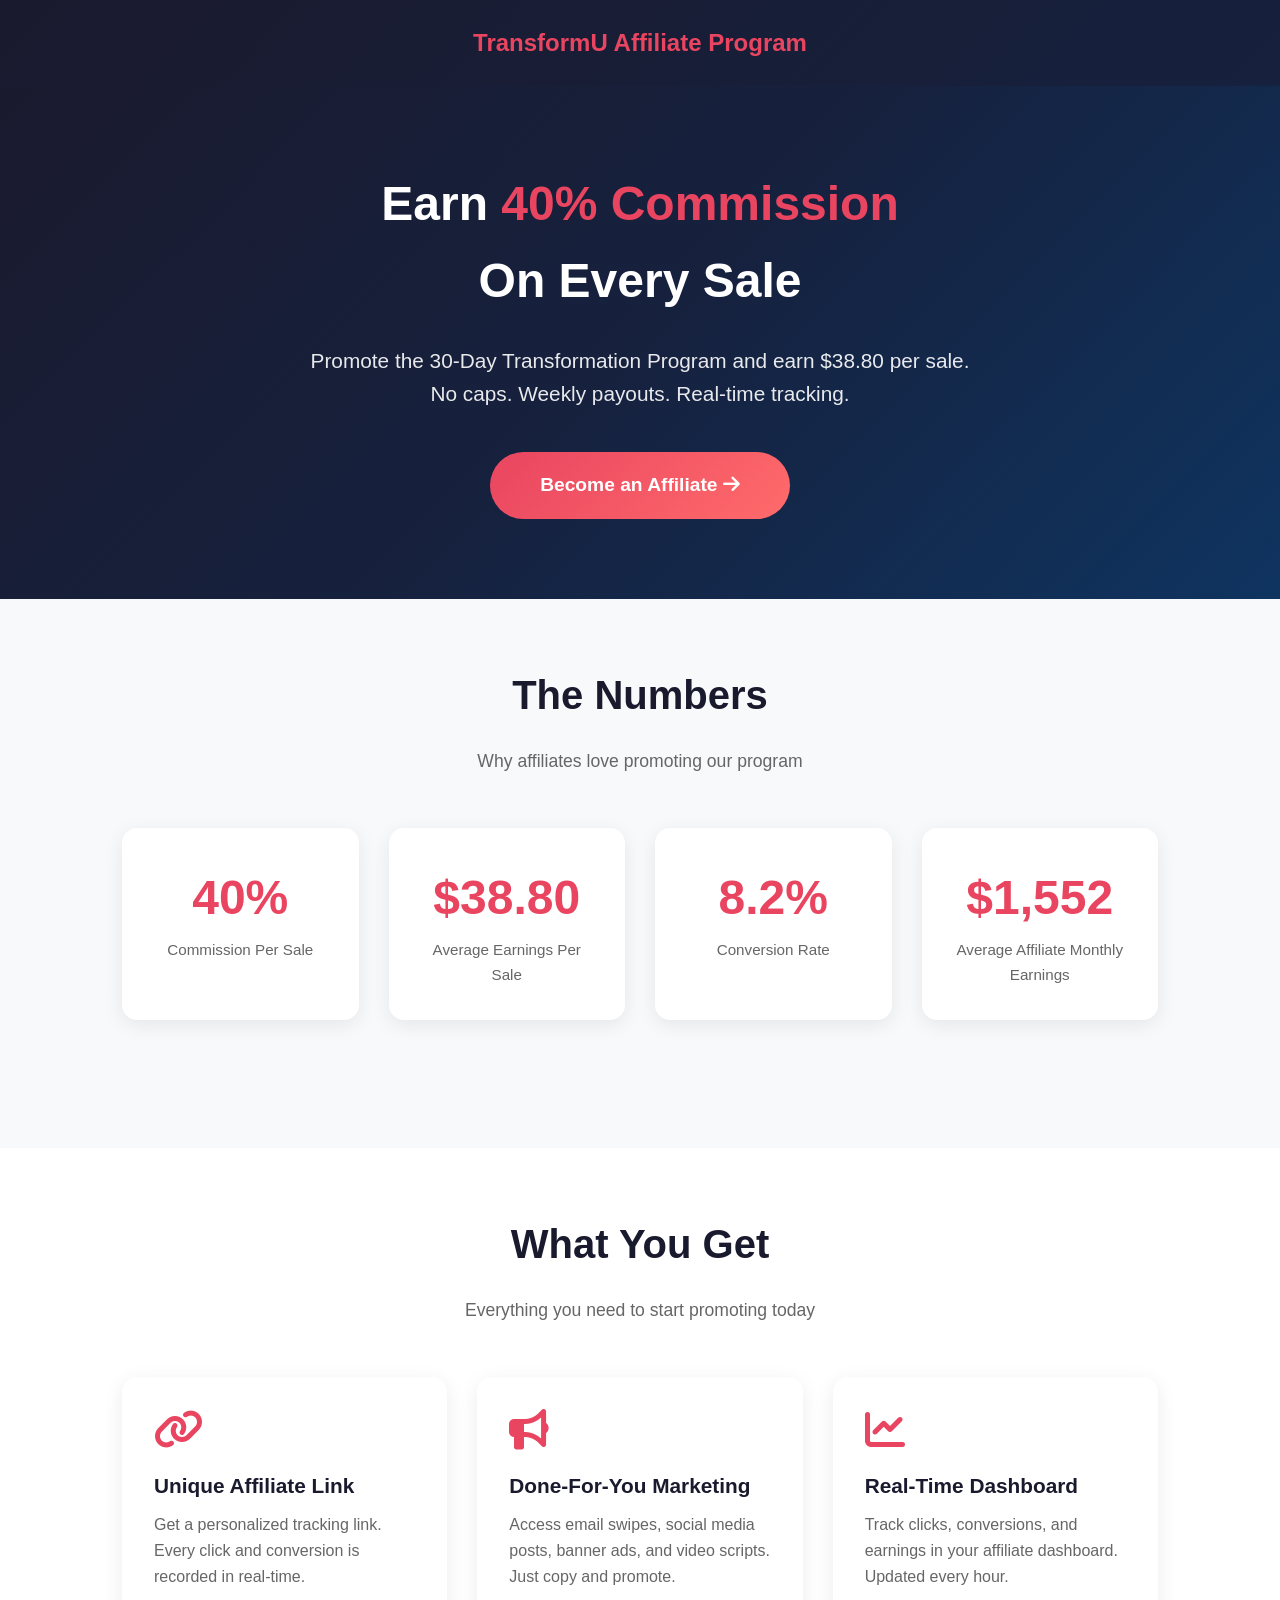
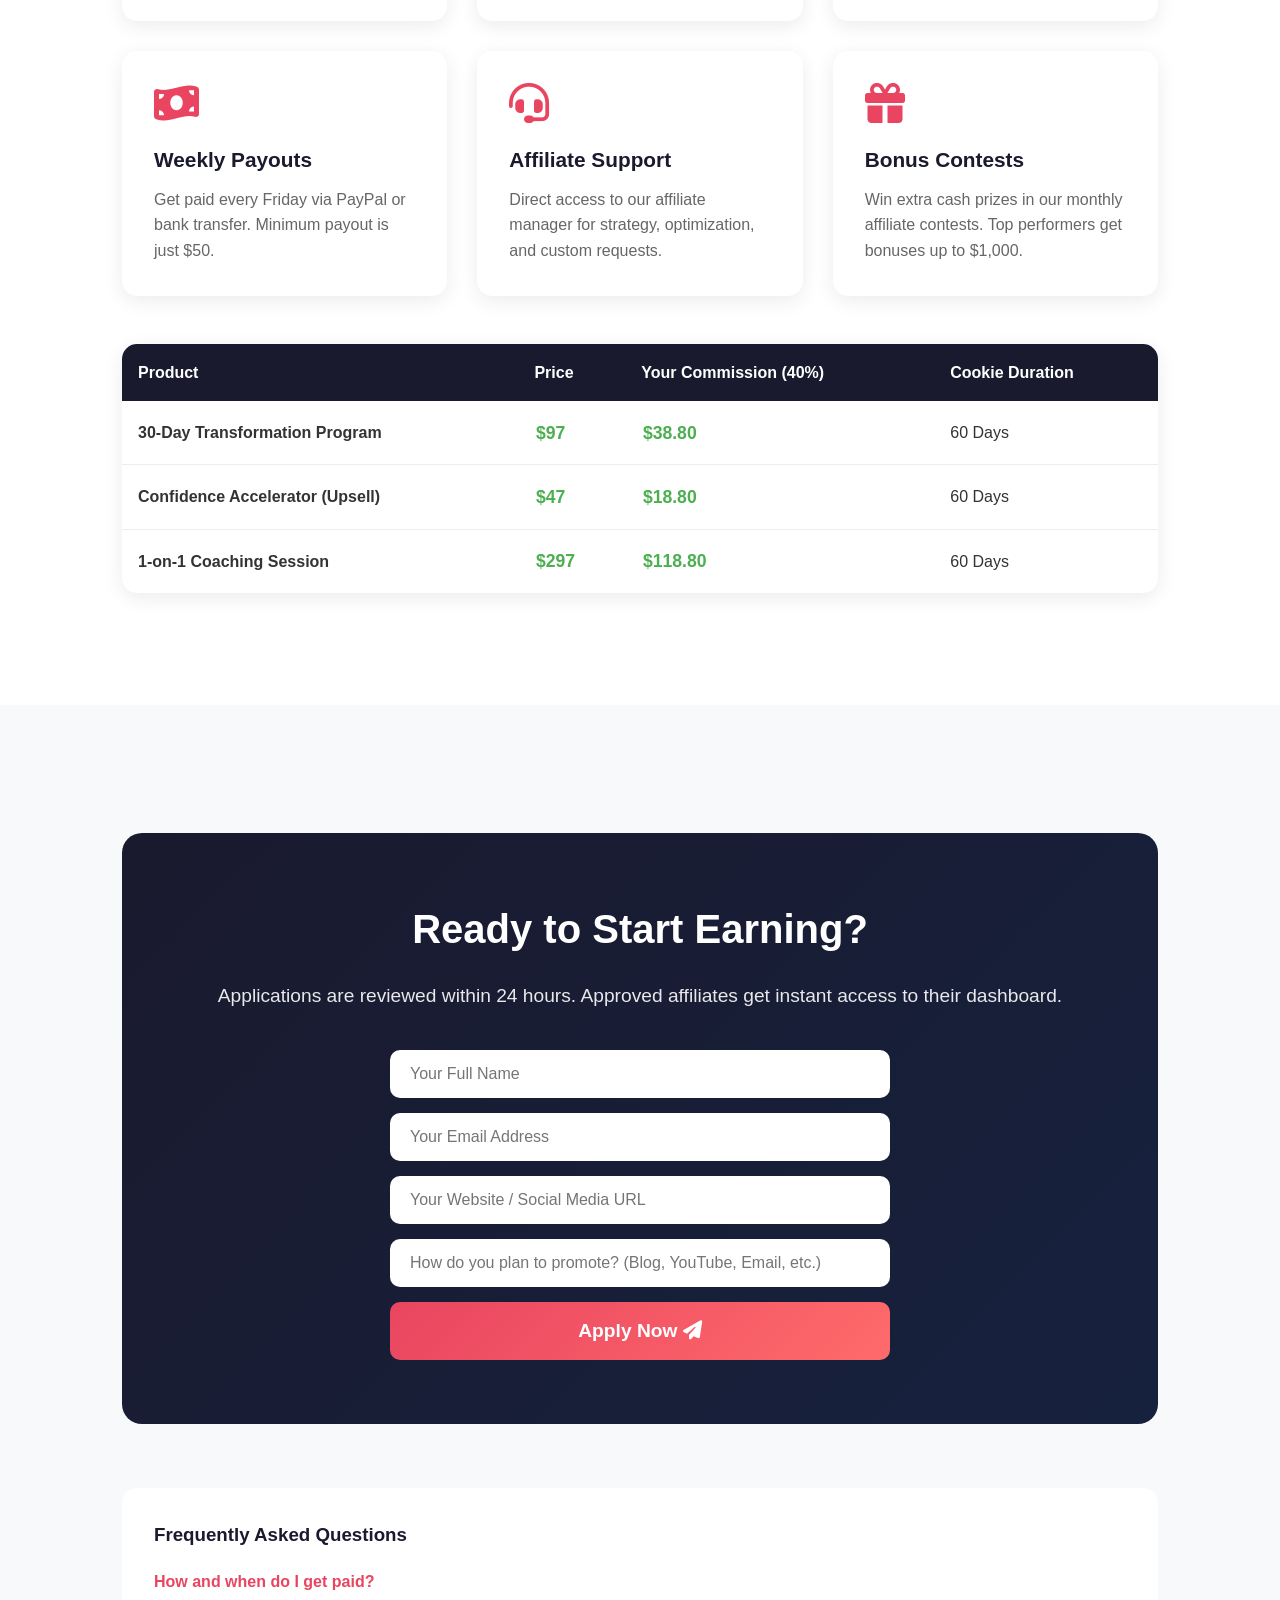
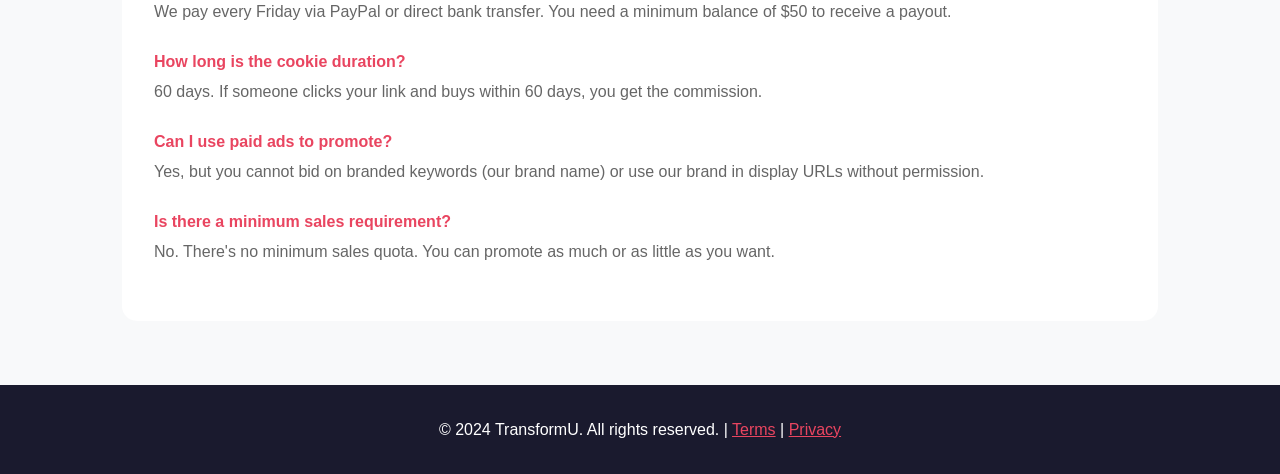
==== affiliates.html @ ab83b5ba "Initial AI agency site" ====
<!DOCTYPE html>
<html lang="en">
<head>
    <meta charset="UTF-8">
    <meta name="viewport" content="width=device-width, initial-scale=1.0">
    <title>Affiliate Program | Earn 40% Per Sale — TransformU</title>
    <link rel="stylesheet" href="https://cdnjs.cloudflare.com/ajax/libs/font-awesome/6.4.0/css/all.min.css">
    <style>
        * { margin: 0; padding: 0; box-sizing: border-box; }
        body {
            font-family: 'Segoe UI', Tahoma, Geneva, Verdana, sans-serif;
            line-height: 1.6;
            color: #333;
            background: #f8f9fa;
        }
        header {
            background: linear-gradient(135deg, #1a1a2e 0%, #16213e 100%);
            color: #fff;
            padding: 1.5em 2em;
            text-align: center;
        }
        .logo { font-size: 1.5em; font-weight: bold; color: #e94560; }
        .hero {
            background: linear-gradient(135deg, #1a1a2e 0%, #16213e 50%, #0f3460 100%);
            color: #fff;
            padding: 5em 2em;
            text-align: center;
        }
        .hero h1 { font-size: 3em; margin-bottom: 0.5em; }
        .hero .highlight { color: #e94560; }
        .hero p { font-size: 1.3em; opacity: 0.9; margin-bottom: 2em; }
        .cta-btn {
            display: inline-block;
            background: linear-gradient(135deg, #e94560 0%, #ff6b6b 100%);
            color: #fff;
            padding: 18px 50px;
            border-radius: 50px;
            text-decoration: none;
            font-size: 1.2em;
            font-weight: bold;
            transition: transform 0.3s, box-shadow 0.3s;
        }
        .cta-btn:hover {
            transform: translateY(-3px);
            box-shadow: 0 15px 40px rgba(233, 69, 96, 0.5);
        }
        .container { max-width: 1100px; margin: 0 auto; padding: 0 2em; }
        .section { padding: 4em 0; }
        .section-title {
            text-align: center;
            font-size: 2.5em;
            color: #1a1a2e;
            margin-bottom: 0.5em;
        }
        .section-subtitle {
            text-align: center;
            color: #666;
            margin-bottom: 3em;
            font-size: 1.1em;
        }
        .stats-grid {
            display: grid;
            grid-template-columns: repeat(auto-fit, minmax(200px, 1fr));
            gap: 30px;
            margin-bottom: 4em;
        }
        .stat-box {
            background: #fff;
            padding: 2em;
            border-radius: 15px;
            text-align: center;
            box-shadow: 0 5px 20px rgba(0,0,0,0.08);
        }
        .stat-number {
            font-size: 3em;
            font-weight: bold;
            color: #e94560;
            display: block;
        }
        .stat-label { color: #666; font-size: 0.95em; }
        .features-grid {
            display: grid;
            grid-template-columns: repeat(auto-fit, minmax(300px, 1fr));
            gap: 30px;
        }
        .feature-card {
            background: #fff;
            padding: 2em;
            border-radius: 15px;
            box-shadow: 0 5px 20px rgba(0,0,0,0.08);
        }
        .feature-card i {
            font-size: 2.5em;
            color: #e94560;
            margin-bottom: 0.5em;
        }
        .feature-card h3 {
            color: #1a1a2e;
            margin-bottom: 0.5em;
            font-size: 1.3em;
        }
        .feature-card p { color: #666; }
        .commission-table {
            background: #fff;
            border-radius: 15px;
            overflow: hidden;
            box-shadow: 0 5px 20px rgba(0,0,0,0.08);
            margin: 3em 0;
        }
        .commission-table table {
            width: 100%;
            border-collapse: collapse;
        }
        .commission-table th {
            background: #1a1a2e;
            color: #fff;
            padding: 1em;
            text-align: left;
        }
        .commission-table td {
            padding: 1em;
            border-bottom: 1px solid #eee;
        }
        .commission-table tr:last-child td { border-bottom: none; }
        .commission-table tr:hover { background: #f8f9fa; }
        .price { font-weight: bold; color: #4CAF50; font-size: 1.1em; }
        .signup-box {
            background: linear-gradient(135deg, #1a1a2e 0%, #16213e 100%);
            color: #fff;
            padding: 4em 2em;
            border-radius: 20px;
            text-align: center;
            margin: 4em 0;
        }
        .signup-box h2 { font-size: 2.5em; margin-bottom: 0.5em; }
        .signup-box p { font-size: 1.2em; opacity: 0.9; margin-bottom: 2em; }
        .signup-form {
            max-width: 500px;
            margin: 0 auto;
            display: flex;
            flex-direction: column;
            gap: 15px;
        }
        .signup-form input {
            padding: 15px 20px;
            border: none;
            border-radius: 10px;
            font-size: 1em;
        }
        .signup-form button {
            padding: 18px;
            background: linear-gradient(135deg, #e94560 0%, #ff6b6b 100%);
            color: #fff;
            border: none;
            border-radius: 10px;
            font-size: 1.2em;
            font-weight: bold;
            cursor: pointer;
            transition: transform 0.3s;
        }
        .signup-form button:hover { transform: translateY(-2px); }
        .faq { background: #fff; padding: 2em; border-radius: 15px; margin-top: 2em; }
        .faq h3 { color: #1a1a2e; margin-bottom: 1em; }
        .faq-item { margin-bottom: 1.5em; }
        .faq-item h4 { color: #e94560; margin-bottom: 0.3em; }
        .faq-item p { color: #666; }
        footer {
            background: #1a1a2e;
            color: #fff;
            text-align: center;
            padding: 2em;
        }
        @media (max-width: 768px) {
            .hero h1 { font-size: 2em; }
            .section-title { font-size: 1.8em; }
        }
    </style>
</head>
<body>
    <header>
        <div class="logo">TransformU Affiliate Program</div>
    </header>
    
    <section class="hero">
        <h1>Earn <span class="highlight">40% Commission</span><br>On Every Sale</h1>
        <p>Promote the 30-Day Transformation Program and earn $38.80 per sale.<br>No caps. Weekly payouts. Real-time tracking.</p>
        <a href="#apply" class="cta-btn">Become an Affiliate <i class="fas fa-arrow-right"></i></a>
    </section>
    
    <section class="section">
        <div class="container">
            <h2 class="section-title">The Numbers</h2>
            <p class="section-subtitle">Why affiliates love promoting our program</p>
            <div class="stats-grid">
                <div class="stat-box">
                    <span class="stat-number">40%</span>
                    <span class="stat-label">Commission Per Sale</span>
                </div>
                <div class="stat-box">
                    <span class="stat-number">$38.80</span>
                    <span class="stat-label">Average Earnings Per Sale</span>
                </div>
                <div class="stat-box">
                    <span class="stat-number">8.2%</span>
                    <span class="stat-label">Conversion Rate</span>
                </div>
                <div class="stat-box">
                    <span class="stat-number">$1,552</span>
                    <span class="stat-label">Average Affiliate Monthly Earnings</span>
                </div>
            </div>
        </div>
    </section>
    
    <section class="section" style="background: #fff;">
        <div class="container">
            <h2 class="section-title">What You Get</h2>
            <p class="section-subtitle">Everything you need to start promoting today</p>
            <div class="features-grid">
                <div class="feature-card">
                    <i class="fas fa-link"></i>
                    <h3>Unique Affiliate Link</h3>
                    <p>Get a personalized tracking link. Every click and conversion is recorded in real-time.</p>
                </div>
                <div class="feature-card">
                    <i class="fas fa-bullhorn"></i>
                    <h3>Done-For-You Marketing</h3>
                    <p>Access email swipes, social media posts, banner ads, and video scripts. Just copy and promote.</p>
                </div>
                <div class="feature-card">
                    <i class="fas fa-chart-line"></i>
                    <h3>Real-Time Dashboard</h3>
                    <p>Track clicks, conversions, and earnings in your affiliate dashboard. Updated every hour.</p>
                </div>
                <div class="feature-card">
                    <i class="fas fa-money-bill-wave"></i>
                    <h3>Weekly Payouts</h3>
                    <p>Get paid every Friday via PayPal or bank transfer. Minimum payout is just $50.</p>
                </div>
                <div class="feature-card">
                    <i class="fas fa-headset"></i>
                    <h3>Affiliate Support</h3>
                    <p>Direct access to our affiliate manager for strategy, optimization, and custom requests.</p>
                </div>
                <div class="feature-card">
                    <i class="fas fa-gift"></i>
                    <h3>Bonus Contests</h3>
                    <p>Win extra cash prizes in our monthly affiliate contests. Top performers get bonuses up to $1,000.</p>
                </div>
            </div>
            
            <div class="commission-table">
                <table>
                    <thead>
                        <tr>
                            <th>Product</th>
                            <th>Price</th>
                            <th>Your Commission (40%)</th>
                            <th>Cookie Duration</th>
                        </tr>
                    </thead>
                    <tbody>
                        <tr>
                            <td><strong>30-Day Transformation Program</strong></td>
                            <td class="price">$97</td>
                            <td class="price">$38.80</td>
                            <td>60 Days</td>
                        </tr>
                        <tr>
                            <td><strong>Confidence Accelerator (Upsell)</strong></td>
                            <td class="price">$47</td>
                            <td class="price">$18.80</td>
                            <td>60 Days</td>
                        </tr>
                        <tr>
                            <td><strong>1-on-1 Coaching Session</strong></td>
                            <td class="price">$297</td>
                            <td class="price">$118.80</td>
                            <td>60 Days</td>
                        </tr>
                    </tbody>
                </table>
            </div>
        </div>
    </section>
    
    <section class="section" id="apply">
        <div class="container">
            <div class="signup-box">
                <h2>Ready to Start Earning?</h2>
                <p>Applications are reviewed within 24 hours. Approved affiliates get instant access to their dashboard.</p>
                <form class="signup-form" onsubmit="handleApply(event)">
                    <input type="text" placeholder="Your Full Name" required>
                    <input type="email" placeholder="Your Email Address" required>
                    <input type="text" placeholder="Your Website / Social Media URL" required>
                    <input type="text" placeholder="How do you plan to promote? (Blog, YouTube, Email, etc.)">
                    <button type="submit">Apply Now <i class="fas fa-paper-plane"></i></button>
                </form>
            </div>
            
            <div class="faq">
                <h3>Frequently Asked Questions</h3>
                <div class="faq-item">
                    <h4>How and when do I get paid?</h4>
                    <p>We pay every Friday via PayPal or direct bank transfer. You need a minimum balance of $50 to receive a payout.</p>
                </div>
                <div class="faq-item">
                    <h4>How long is the cookie duration?</h4>
                    <p>60 days. If someone clicks your link and buys within 60 days, you get the commission.</p>
                </div>
                <div class="faq-item">
                    <h4>Can I use paid ads to promote?</h4>
                    <p>Yes, but you cannot bid on branded keywords (our brand name) or use our brand in display URLs without permission.</p>
                </div>
                <div class="faq-item">
                    <h4>Is there a minimum sales requirement?</h4>
                    <p>No. There's no minimum sales quota. You can promote as much or as little as you want.</p>
                </div>
            </div>
        </div>
    </section>
    
    <footer>
        <p>&copy; 2024 TransformU. All rights reserved. | <a href="#" style="color: #e94560;">Terms</a> | <a href="#" style="color: #e94560;">Privacy</a></p>
    </footer>
    
    <script>
        function handleApply(e) {
            e.preventDefault();
            alert('Application submitted! We\'ll review it within 24 hours. (Connect this to your affiliate platform like Rewardful, FirstPromoter, or Impact)');
        }
    </script>
</body>
</html>
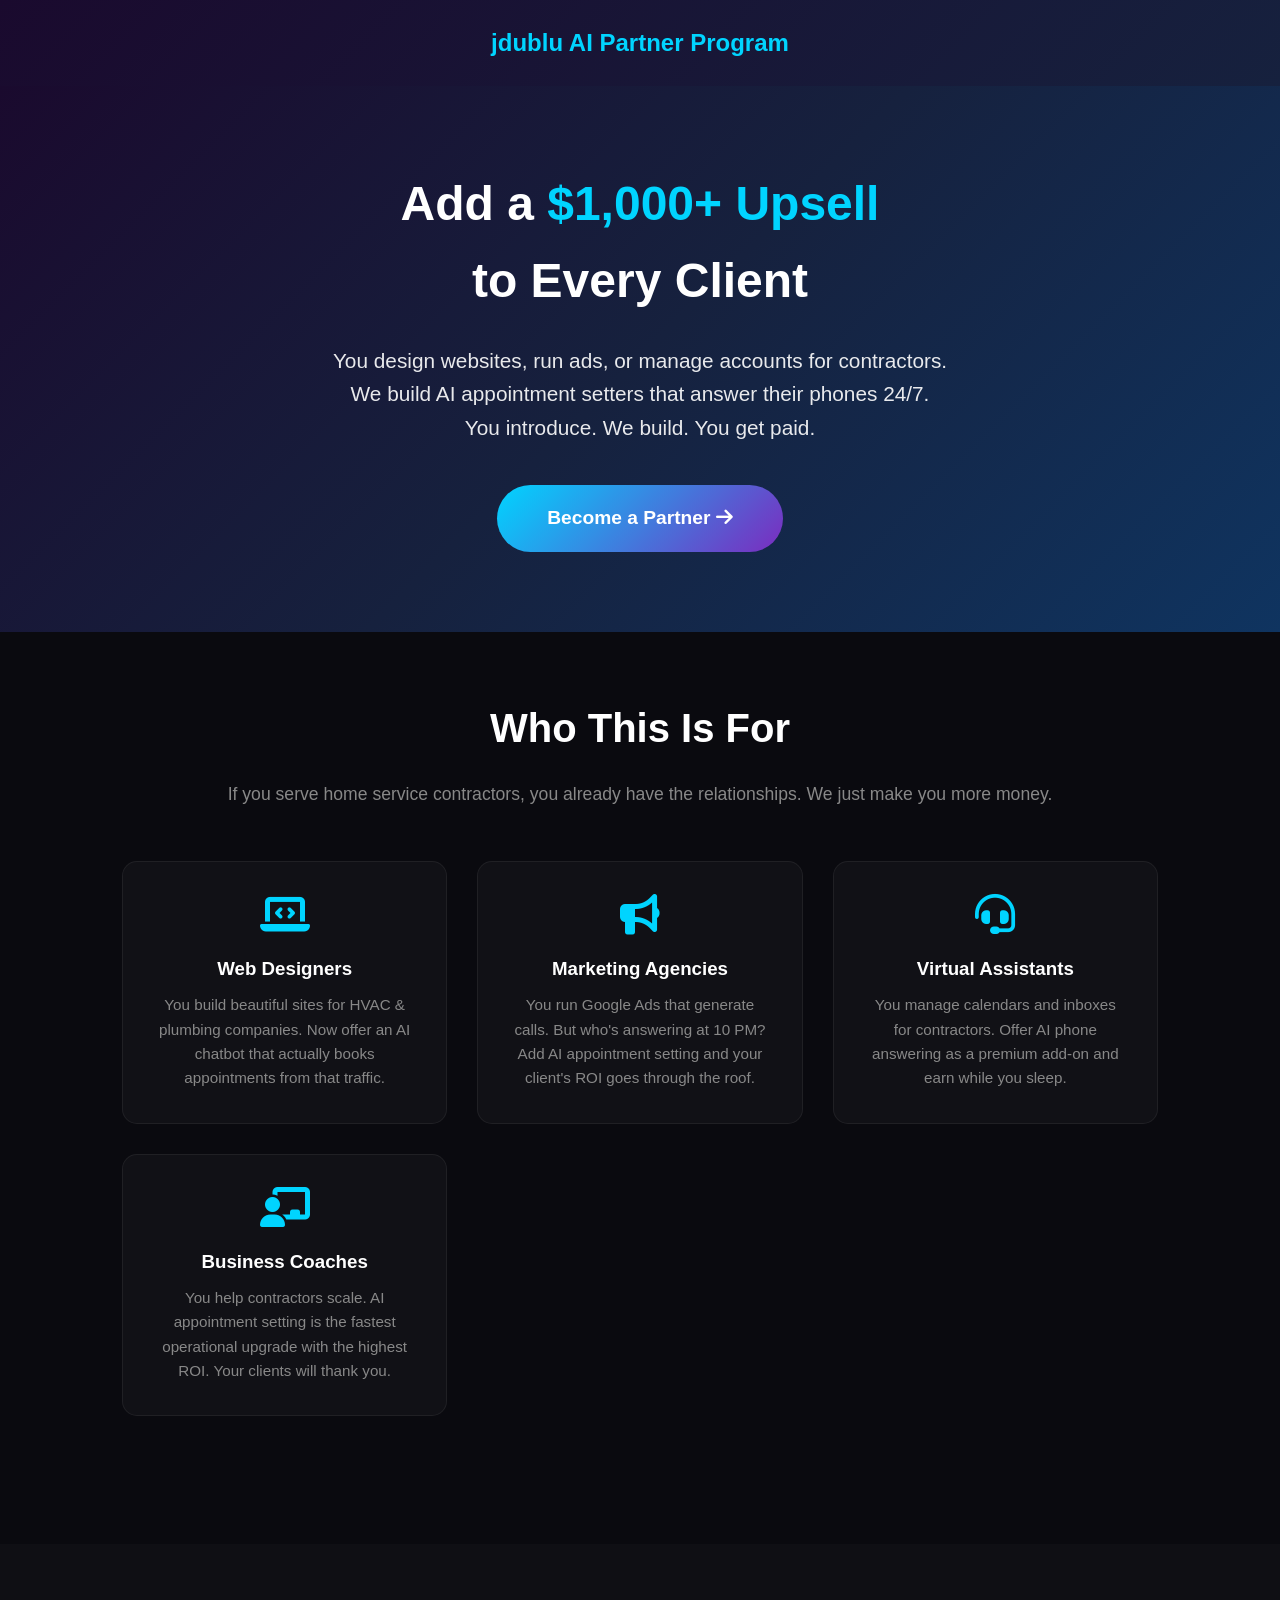
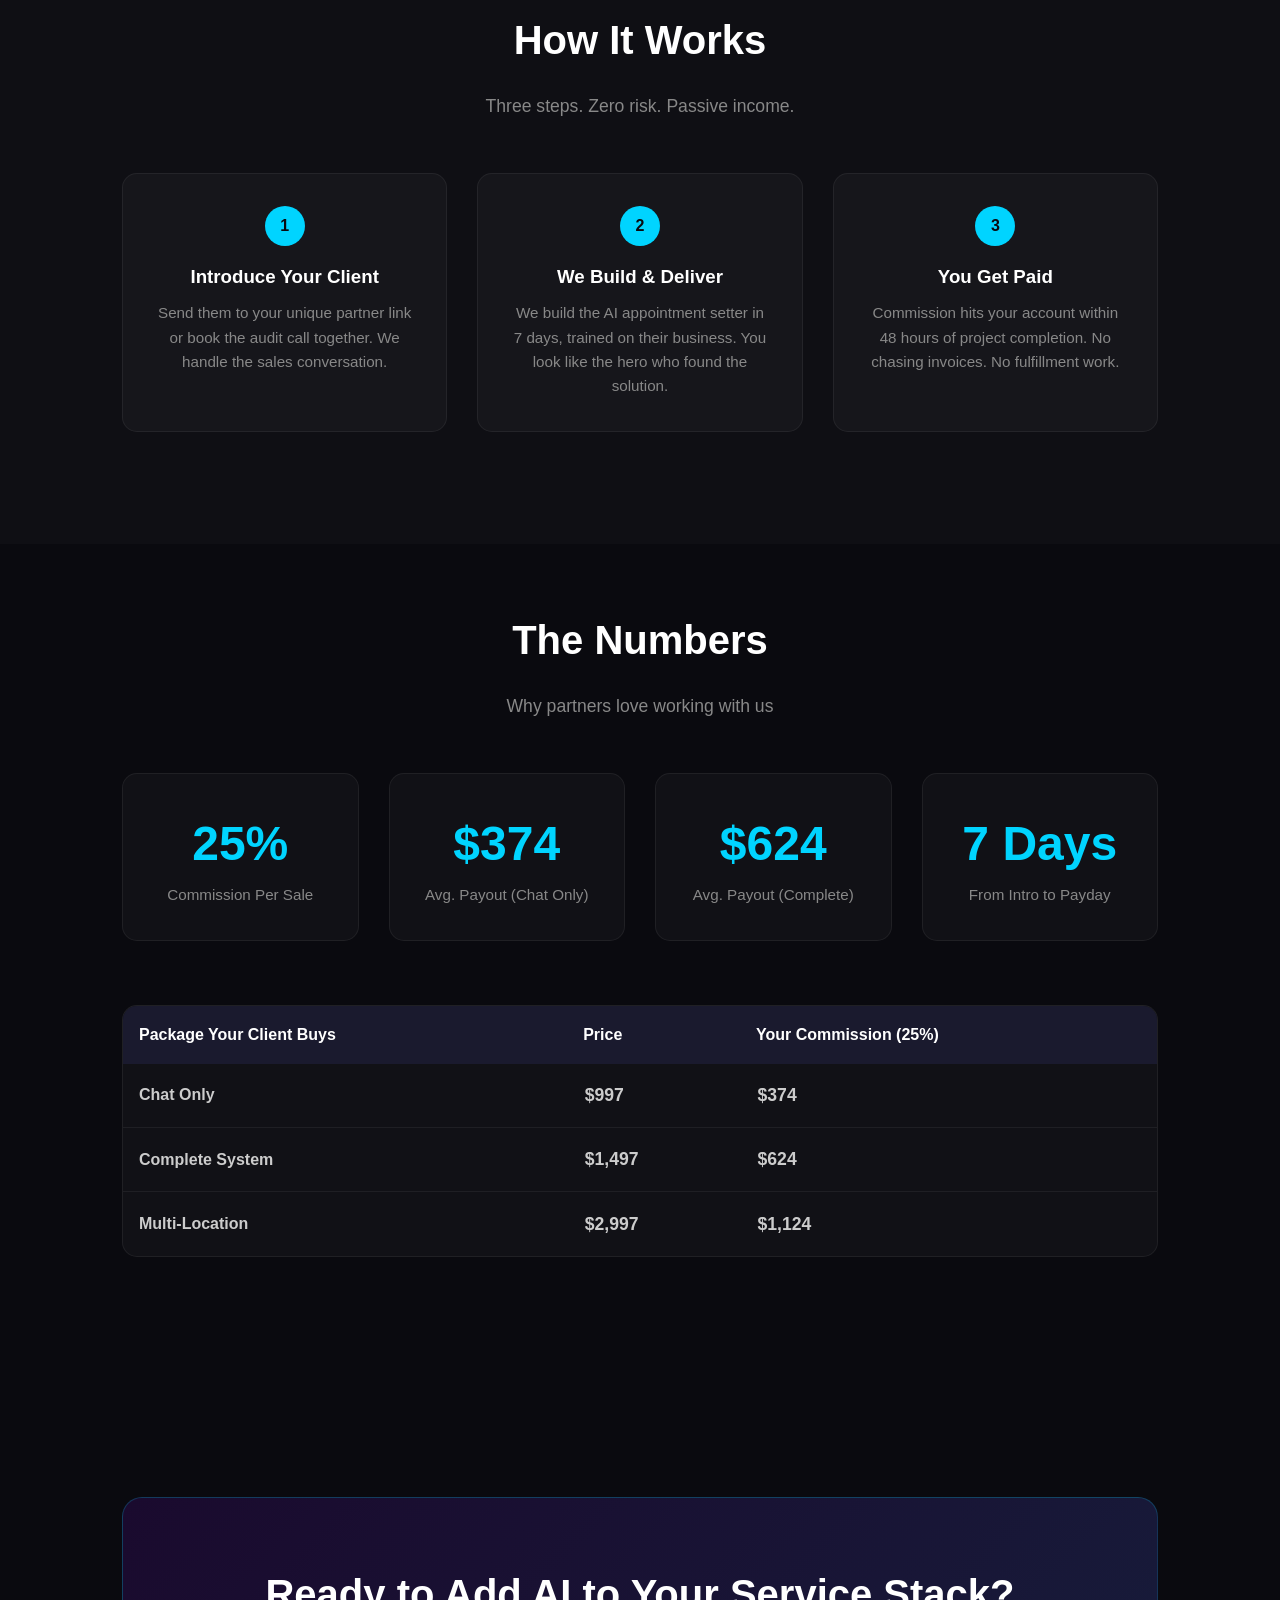
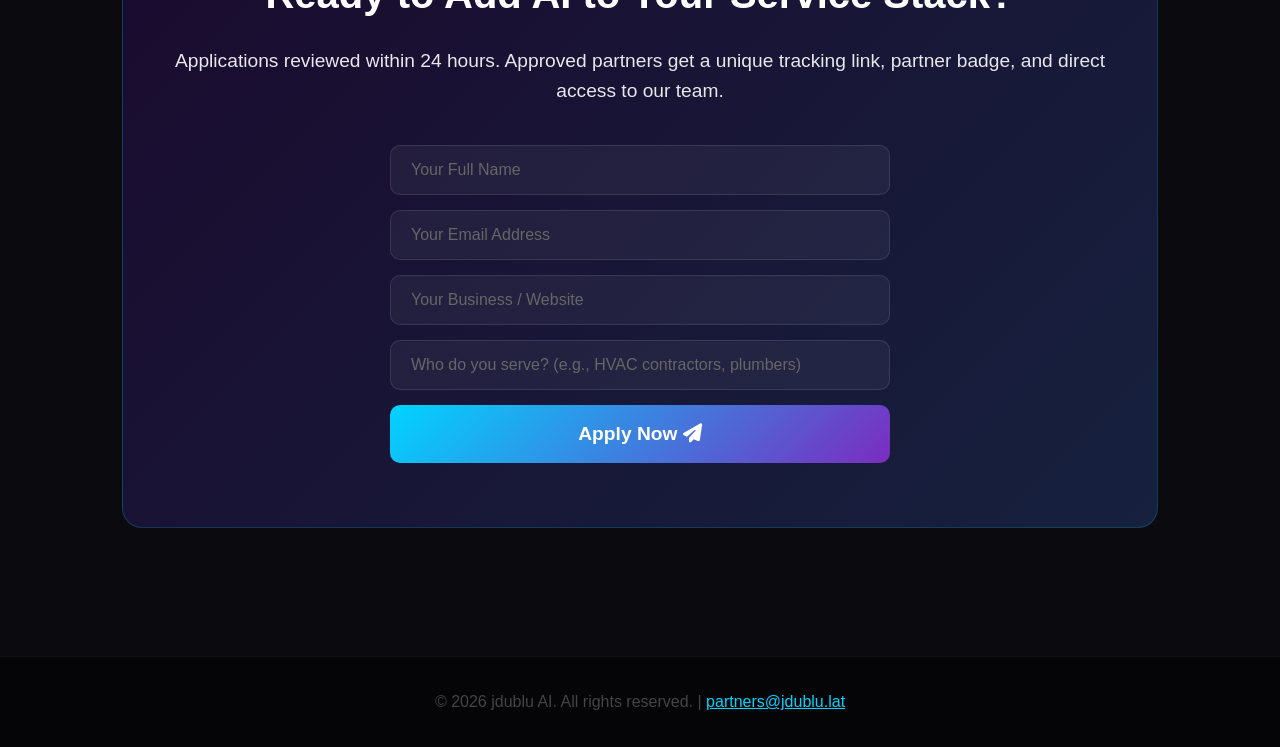
==== commit 59f27124: "Finalize AI Appointment Setter offer: site, lead magnet, partner page, outreach emails" ====
--- a/affiliates.html
+++ b/affiliates.html
@@ -3,35 +3,35 @@
 <head>
     <meta charset="UTF-8">
     <meta name="viewport" content="width=device-width, initial-scale=1.0">
-    <title>Affiliate Program | Earn 40% Per Sale — TransformU</title>
+    <title>Partner With Us | jdublu AI</title>
     <link rel="stylesheet" href="https://cdnjs.cloudflare.com/ajax/libs/font-awesome/6.4.0/css/all.min.css">
     <style>
         * { margin: 0; padding: 0; box-sizing: border-box; }
         body {
             font-family: 'Segoe UI', Tahoma, Geneva, Verdana, sans-serif;
             line-height: 1.6;
-            color: #333;
-            background: #f8f9fa;
+            color: #e0e0e0;
+            background: #0a0a0f;
         }
         header {
-            background: linear-gradient(135deg, #1a1a2e 0%, #16213e 100%);
+            background: linear-gradient(135deg, #1a0a2e 0%, #16213e 100%);
             color: #fff;
             padding: 1.5em 2em;
             text-align: center;
         }
-        .logo { font-size: 1.5em; font-weight: bold; color: #e94560; }
+        .logo { font-size: 1.5em; font-weight: bold; color: #00d4ff; }
         .hero {
-            background: linear-gradient(135deg, #1a1a2e 0%, #16213e 50%, #0f3460 100%);
+            background: linear-gradient(135deg, #1a0a2e 0%, #16213e 50%, #0f3460 100%);
             color: #fff;
             padding: 5em 2em;
             text-align: center;
         }
         .hero h1 { font-size: 3em; margin-bottom: 0.5em; }
-        .hero .highlight { color: #e94560; }
+        .hero .highlight { color: #00d4ff; }
         .hero p { font-size: 1.3em; opacity: 0.9; margin-bottom: 2em; }
         .cta-btn {
             display: inline-block;
-            background: linear-gradient(135deg, #e94560 0%, #ff6b6b 100%);
+            background: linear-gradient(135deg, #00d4ff 0%, #7b2cbf 100%);
             color: #fff;
             padding: 18px 50px;
             border-radius: 50px;
@@ -42,22 +42,43 @@
         }
         .cta-btn:hover {
             transform: translateY(-3px);
-            box-shadow: 0 15px 40px rgba(233, 69, 96, 0.5);
+            box-shadow: 0 15px 40px rgba(0,212,255,0.3);
         }
         .container { max-width: 1100px; margin: 0 auto; padding: 0 2em; }
         .section { padding: 4em 0; }
         .section-title {
             text-align: center;
             font-size: 2.5em;
-            color: #1a1a2e;
+            color: #fff;
             margin-bottom: 0.5em;
         }
         .section-subtitle {
             text-align: center;
-            color: #666;
+            color: #888;
             margin-bottom: 3em;
             font-size: 1.1em;
         }
+        .who-grid {
+            display: grid;
+            grid-template-columns: repeat(auto-fit, minmax(250px, 1fr));
+            gap: 30px;
+            margin-bottom: 4em;
+        }
+        .who-card {
+            background: rgba(255,255,255,0.03);
+            padding: 2em;
+            border-radius: 15px;
+            text-align: center;
+            border: 1px solid rgba(255,255,255,0.06);
+        }
+        .who-card i {
+            font-size: 2.5em;
+            color: #00d4ff;
+            margin-bottom: 0.5em;
+        }
+        .who-card h3 { color: #fff; margin-bottom: 0.5em; }
+        .who-card p { color: #888; font-size: 0.95em; }
+        
         .stats-grid {
             display: grid;
             grid-template-columns: repeat(auto-fit, minmax(200px, 1fr));
@@ -65,46 +86,25 @@
             margin-bottom: 4em;
         }
         .stat-box {
-            background: #fff;
+            background: rgba(255,255,255,0.03);
             padding: 2em;
             border-radius: 15px;
             text-align: center;
-            box-shadow: 0 5px 20px rgba(0,0,0,0.08);
+            border: 1px solid rgba(255,255,255,0.06);
         }
         .stat-number {
             font-size: 3em;
             font-weight: bold;
-            color: #e94560;
+            color: #00d4ff;
             display: block;
         }
-        .stat-label { color: #666; font-size: 0.95em; }
-        .features-grid {
-            display: grid;
-            grid-template-columns: repeat(auto-fit, minmax(300px, 1fr));
-            gap: 30px;
-        }
-        .feature-card {
-            background: #fff;
-            padding: 2em;
-            border-radius: 15px;
-            box-shadow: 0 5px 20px rgba(0,0,0,0.08);
-        }
-        .feature-card i {
-            font-size: 2.5em;
-            color: #e94560;
-            margin-bottom: 0.5em;
-        }
-        .feature-card h3 {
-            color: #1a1a2e;
-            margin-bottom: 0.5em;
-            font-size: 1.3em;
-        }
-        .feature-card p { color: #666; }
+        .stat-label { color: #888; font-size: 0.95em; }
+        
         .commission-table {
-            background: #fff;
+            background: rgba(255,255,255,0.03);
             border-radius: 15px;
             overflow: hidden;
-            box-shadow: 0 5px 20px rgba(0,0,0,0.08);
+            border: 1px solid rgba(255,255,255,0.06);
             margin: 3em 0;
         }
         .commission-table table {
@@ -119,18 +119,21 @@
         }
         .commission-table td {
             padding: 1em;
-            border-bottom: 1px solid #eee;
+            border-bottom: 1px solid rgba(255,255,255,0.06);
+            color: #ccc;
         }
         .commission-table tr:last-child td { border-bottom: none; }
-        .commission-table tr:hover { background: #f8f9fa; }
-        .price { font-weight: bold; color: #4CAF50; font-size: 1.1em; }
+        .commission-table tr:hover { background: rgba(255,255,255,0.02); }
+        .price { font-weight: bold; color: #00d4ff; font-size: 1.1em; }
+        
         .signup-box {
-            background: linear-gradient(135deg, #1a1a2e 0%, #16213e 100%);
+            background: linear-gradient(135deg, #1a0a2e 0%, #16213e 100%);
             color: #fff;
             padding: 4em 2em;
             border-radius: 20px;
             text-align: center;
             margin: 4em 0;
+            border: 1px solid rgba(0,212,255,0.2);
         }
         .signup-box h2 { font-size: 2.5em; margin-bottom: 0.5em; }
         .signup-box p { font-size: 1.2em; opacity: 0.9; margin-bottom: 2em; }
@@ -143,13 +146,16 @@
         }
         .signup-form input {
             padding: 15px 20px;
-            border: none;
+            border: 1px solid rgba(255,255,255,0.1);
             border-radius: 10px;
             font-size: 1em;
-        }
+            background: rgba(255,255,255,0.05);
+            color: #fff;
+        }
+        .signup-form input::placeholder { color: #666; }
         .signup-form button {
             padding: 18px;
-            background: linear-gradient(135deg, #e94560 0%, #ff6b6b 100%);
+            background: linear-gradient(135deg, #00d4ff 0%, #7b2cbf 100%);
             color: #fff;
             border: none;
             border-radius: 10px;
@@ -159,16 +165,41 @@
             transition: transform 0.3s;
         }
         .signup-form button:hover { transform: translateY(-2px); }
-        .faq { background: #fff; padding: 2em; border-radius: 15px; margin-top: 2em; }
-        .faq h3 { color: #1a1a2e; margin-bottom: 1em; }
-        .faq-item { margin-bottom: 1.5em; }
-        .faq-item h4 { color: #e94560; margin-bottom: 0.3em; }
-        .faq-item p { color: #666; }
+        
+        .how-it-works {
+            display: grid;
+            grid-template-columns: repeat(auto-fit, minmax(250px, 1fr));
+            gap: 30px;
+            margin: 3em 0;
+        }
+        .step-card {
+            background: rgba(255,255,255,0.03);
+            padding: 2em;
+            border-radius: 15px;
+            text-align: center;
+            border: 1px solid rgba(255,255,255,0.06);
+        }
+        .step-num {
+            background: #00d4ff;
+            color: #0a0a0f;
+            width: 40px;
+            height: 40px;
+            border-radius: 50%;
+            display: inline-flex;
+            align-items: center;
+            justify-content: center;
+            font-weight: bold;
+            margin-bottom: 1em;
+        }
+        .step-card h3 { color: #fff; margin-bottom: 0.5em; }
+        .step-card p { color: #888; font-size: 0.95em; }
+        
         footer {
-            background: #1a1a2e;
-            color: #fff;
+            background: #050508;
+            color: #444;
             text-align: center;
             padding: 2em;
+            border-top: 1px solid rgba(255,255,255,0.05);
         }
         @media (max-width: 768px) {
             .hero h1 { font-size: 2em; }
@@ -178,74 +209,88 @@
 </head>
 <body>
     <header>
-        <div class="logo">TransformU Affiliate Program</div>
+        <div class="logo">jdublu AI Partner Program</div>
     </header>
     
     <section class="hero">
-        <h1>Earn <span class="highlight">40% Commission</span><br>On Every Sale</h1>
-        <p>Promote the 30-Day Transformation Program and earn $38.80 per sale.<br>No caps. Weekly payouts. Real-time tracking.</p>
-        <a href="#apply" class="cta-btn">Become an Affiliate <i class="fas fa-arrow-right"></i></a>
+        <h1>Add a <span class="highlight">$1,000+ Upsell</span><br>to Every Client</h1>
+        <p>You design websites, run ads, or manage accounts for contractors.<br>We build AI appointment setters that answer their phones 24/7.<br>You introduce. We build. You get paid.</p>
+        <a href="#apply" class="cta-btn">Become a Partner <i class="fas fa-arrow-right"></i></a>
+    </section>
+    
+    <section class="section">
+        <div class="container">
+            <h2 class="section-title">Who This Is For</h2>
+            <p class="section-subtitle">If you serve home service contractors, you already have the relationships. We just make you more money.</p>
+            <div class="who-grid">
+                <div class="who-card">
+                    <i class="fas fa-laptop-code"></i>
+                    <h3>Web Designers</h3>
+                    <p>You build beautiful sites for HVAC & plumbing companies. Now offer an AI chatbot that actually books appointments from that traffic.</p>
+                </div>
+                <div class="who-card">
+                    <i class="fas fa-bullhorn"></i>
+                    <h3>Marketing Agencies</h3>
+                    <p>You run Google Ads that generate calls. But who's answering at 10 PM? Add AI appointment setting and your client's ROI goes through the roof.</p>
+                </div>
+                <div class="who-card">
+                    <i class="fas fa-headset"></i>
+                    <h3>Virtual Assistants</h3>
+                    <p>You manage calendars and inboxes for contractors. Offer AI phone answering as a premium add-on and earn while you sleep.</p>
+                </div>
+                <div class="who-card">
+                    <i class="fas fa-chalkboard-teacher"></i>
+                    <h3>Business Coaches</h3>
+                    <p>You help contractors scale. AI appointment setting is the fastest operational upgrade with the highest ROI. Your clients will thank you.</p>
+                </div>
+            </div>
+        </div>
+    </section>
+    
+    <section class="section" style="background: #0f0f14;">
+        <div class="container">
+            <h2 class="section-title">How It Works</h2>
+            <p class="section-subtitle">Three steps. Zero risk. Passive income.</p>
+            <div class="how-it-works">
+                <div class="step-card">
+                    <div class="step-num">1</div>
+                    <h3>Introduce Your Client</h3>
+                    <p>Send them to your unique partner link or book the audit call together. We handle the sales conversation.</p>
+                </div>
+                <div class="step-card">
+                    <div class="step-num">2</div>
+                    <h3>We Build & Deliver</h3>
+                    <p>We build the AI appointment setter in 7 days, trained on their business. You look like the hero who found the solution.</p>
+                </div>
+                <div class="step-card">
+                    <div class="step-num">3</div>
+                    <h3>You Get Paid</h3>
+                    <p>Commission hits your account within 48 hours of project completion. No chasing invoices. No fulfillment work.</p>
+                </div>
+            </div>
+        </div>
     </section>
     
     <section class="section">
         <div class="container">
             <h2 class="section-title">The Numbers</h2>
-            <p class="section-subtitle">Why affiliates love promoting our program</p>
+            <p class="section-subtitle">Why partners love working with us</p>
             <div class="stats-grid">
                 <div class="stat-box">
-                    <span class="stat-number">40%</span>
+                    <span class="stat-number">25%</span>
                     <span class="stat-label">Commission Per Sale</span>
                 </div>
                 <div class="stat-box">
-                    <span class="stat-number">$38.80</span>
-                    <span class="stat-label">Average Earnings Per Sale</span>
+                    <span class="stat-number">$374</span>
+                    <span class="stat-label">Avg. Payout (Chat Only)</span>
                 </div>
                 <div class="stat-box">
-                    <span class="stat-number">8.2%</span>
-                    <span class="stat-label">Conversion Rate</span>
+                    <span class="stat-number">$624</span>
+                    <span class="stat-label">Avg. Payout (Complete)</span>
                 </div>
                 <div class="stat-box">
-                    <span class="stat-number">$1,552</span>
-                    <span class="stat-label">Average Affiliate Monthly Earnings</span>
-                </div>
-            </div>
-        </div>
-    </section>
-    
-    <section class="section" style="background: #fff;">
-        <div class="container">
-            <h2 class="section-title">What You Get</h2>
-            <p class="section-subtitle">Everything you need to start promoting today</p>
-            <div class="features-grid">
-                <div class="feature-card">
-                    <i class="fas fa-link"></i>
-                    <h3>Unique Affiliate Link</h3>
-                    <p>Get a personalized tracking link. Every click and conversion is recorded in real-time.</p>
-                </div>
-                <div class="feature-card">
-                    <i class="fas fa-bullhorn"></i>
-                    <h3>Done-For-You Marketing</h3>
-                    <p>Access email swipes, social media posts, banner ads, and video scripts. Just copy and promote.</p>
-                </div>
-                <div class="feature-card">
-                    <i class="fas fa-chart-line"></i>
-                    <h3>Real-Time Dashboard</h3>
-                    <p>Track clicks, conversions, and earnings in your affiliate dashboard. Updated every hour.</p>
-                </div>
-                <div class="feature-card">
-                    <i class="fas fa-money-bill-wave"></i>
-                    <h3>Weekly Payouts</h3>
-                    <p>Get paid every Friday via PayPal or bank transfer. Minimum payout is just $50.</p>
-                </div>
-                <div class="feature-card">
-                    <i class="fas fa-headset"></i>
-                    <h3>Affiliate Support</h3>
-                    <p>Direct access to our affiliate manager for strategy, optimization, and custom requests.</p>
-                </div>
-                <div class="feature-card">
-                    <i class="fas fa-gift"></i>
-                    <h3>Bonus Contests</h3>
-                    <p>Win extra cash prizes in our monthly affiliate contests. Top performers get bonuses up to $1,000.</p>
+                    <span class="stat-number">7 Days</span>
+                    <span class="stat-label">From Intro to Payday</span>
                 </div>
             </div>
             
@@ -253,30 +298,26 @@
                 <table>
                     <thead>
                         <tr>
-                            <th>Product</th>
+                            <th>Package Your Client Buys</th>
                             <th>Price</th>
-                            <th>Your Commission (40%)</th>
-                            <th>Cookie Duration</th>
+                            <th>Your Commission (25%)</th>
                         </tr>
                     </thead>
                     <tbody>
                         <tr>
-                            <td><strong>30-Day Transformation Program</strong></td>
-                            <td class="price">$97</td>
-                            <td class="price">$38.80</td>
-                            <td>60 Days</td>
+                            <td><strong>Chat Only</strong></td>
+                            <td class="price">$997</td>
+                            <td class="price">$374</td>
                         </tr>
                         <tr>
-                            <td><strong>Confidence Accelerator (Upsell)</strong></td>
-                            <td class="price">$47</td>
-                            <td class="price">$18.80</td>
-                            <td>60 Days</td>
+                            <td><strong>Complete System</strong></td>
+                            <td class="price">$1,497</td>
+                            <td class="price">$624</td>
                         </tr>
                         <tr>
-                            <td><strong>1-on-1 Coaching Session</strong></td>
-                            <td class="price">$297</td>
-                            <td class="price">$118.80</td>
-                            <td>60 Days</td>
+                            <td><strong>Multi-Location</strong></td>
+                            <td class="price">$2,997</td>
+                            <td class="price">$1,124</td>
                         </tr>
                     </tbody>
                 </table>
@@ -287,47 +328,27 @@
     <section class="section" id="apply">
         <div class="container">
             <div class="signup-box">
-                <h2>Ready to Start Earning?</h2>
-                <p>Applications are reviewed within 24 hours. Approved affiliates get instant access to their dashboard.</p>
+                <h2>Ready to Add AI to Your Service Stack?</h2>
+                <p>Applications reviewed within 24 hours. Approved partners get a unique tracking link, partner badge, and direct access to our team.</p>
                 <form class="signup-form" onsubmit="handleApply(event)">
                     <input type="text" placeholder="Your Full Name" required>
                     <input type="email" placeholder="Your Email Address" required>
-                    <input type="text" placeholder="Your Website / Social Media URL" required>
-                    <input type="text" placeholder="How do you plan to promote? (Blog, YouTube, Email, etc.)">
+                    <input type="text" placeholder="Your Business / Website" required>
+                    <input type="text" placeholder="Who do you serve? (e.g., HVAC contractors, plumbers)" required>
                     <button type="submit">Apply Now <i class="fas fa-paper-plane"></i></button>
                 </form>
             </div>
-            
-            <div class="faq">
-                <h3>Frequently Asked Questions</h3>
-                <div class="faq-item">
-                    <h4>How and when do I get paid?</h4>
-                    <p>We pay every Friday via PayPal or direct bank transfer. You need a minimum balance of $50 to receive a payout.</p>
-                </div>
-                <div class="faq-item">
-                    <h4>How long is the cookie duration?</h4>
-                    <p>60 days. If someone clicks your link and buys within 60 days, you get the commission.</p>
-                </div>
-                <div class="faq-item">
-                    <h4>Can I use paid ads to promote?</h4>
-                    <p>Yes, but you cannot bid on branded keywords (our brand name) or use our brand in display URLs without permission.</p>
-                </div>
-                <div class="faq-item">
-                    <h4>Is there a minimum sales requirement?</h4>
-                    <p>No. There's no minimum sales quota. You can promote as much or as little as you want.</p>
-                </div>
-            </div>
         </div>
     </section>
     
     <footer>
-        <p>&copy; 2024 TransformU. All rights reserved. | <a href="#" style="color: #e94560;">Terms</a> | <a href="#" style="color: #e94560;">Privacy</a></p>
+        <p>&copy; 2026 jdublu AI. All rights reserved. | <a href="mailto:partners@jdublu.lat" style="color: #00d4ff;">partners@jdublu.lat</a></p>
     </footer>
     
     <script>
         function handleApply(e) {
             e.preventDefault();
-            alert('Application submitted! We\'ll review it within 24 hours. (Connect this to your affiliate platform like Rewardful, FirstPromoter, or Impact)');
+            alert('Application submitted! We\'ll review it within 24 hours and send your partner link. (Set up a proper form with Formspree or your CRM)');
         }
     </script>
 </body>
